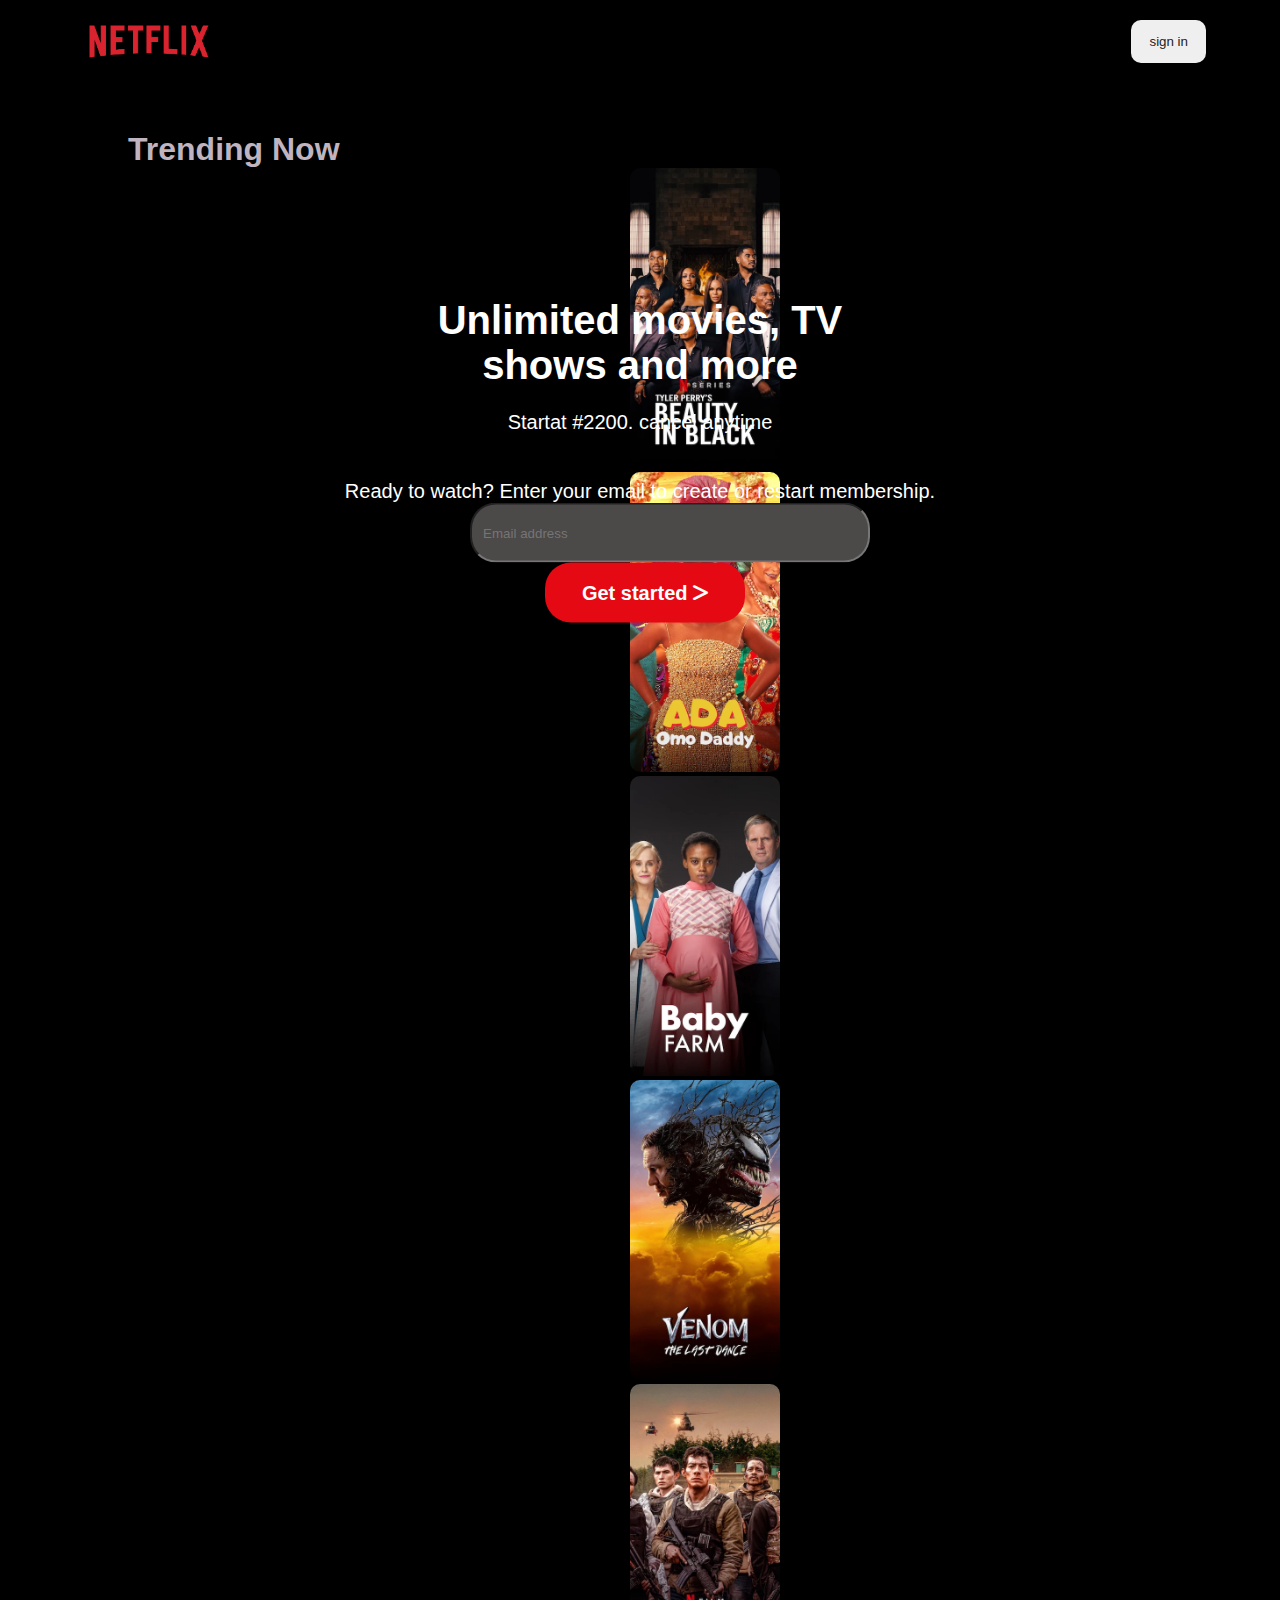
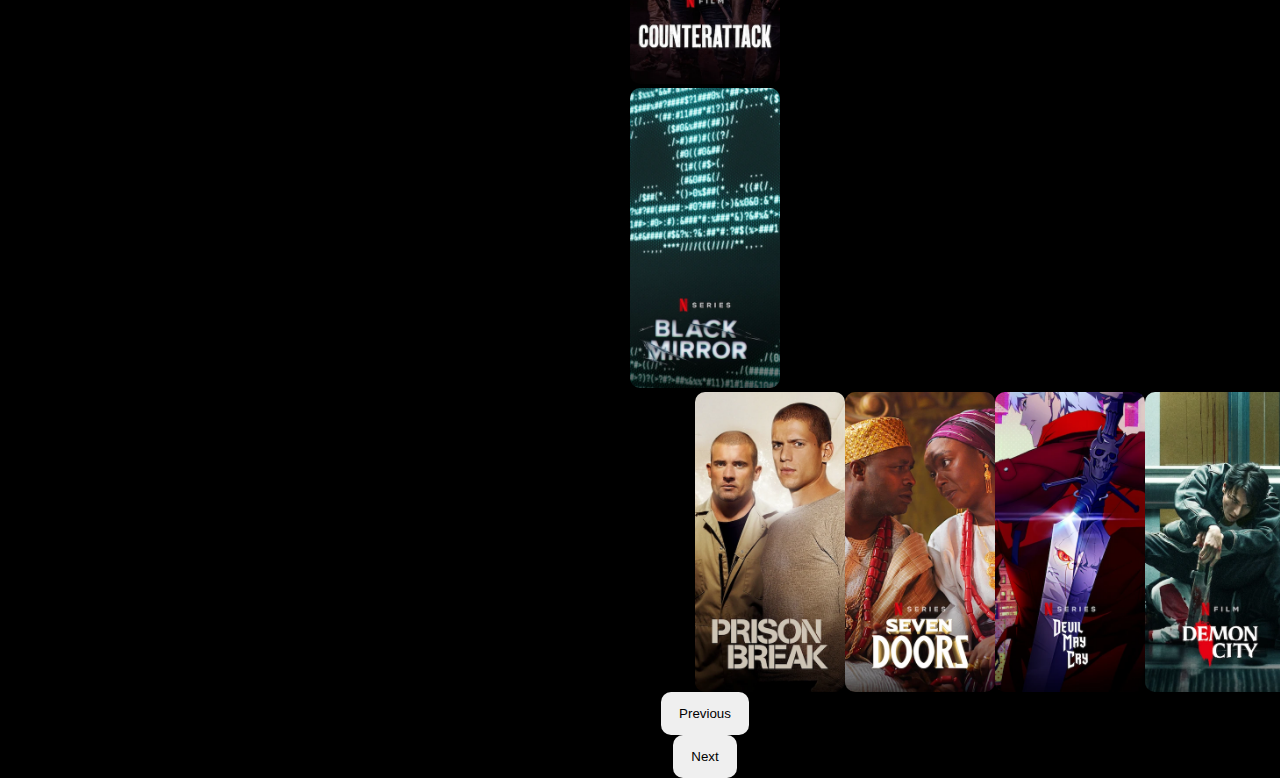
==== index.html @ d5e354ee "first commit" ====
<!DOCTYPE html>
<html lang="en">
  <head>
    <meta charset="UTF-8" />
    <meta name="viewport" content="width=device-width, initial-scale=1.0" />
    <title>Netflix</title>
    <link
      rel="stylesheet"
      href="https://cdnjs.cloudflare.com/ajax/libs/font-awesome/6.7.2/css/all.min.css"
      integrity="sha512-Evv84Mr4kqVGRNSgIGL/F/aIDqQb7xQ2vcrdIwxfjThSH8CSR7PBEakCr51Ck+w+/U6swU2Im1vVX0SVk9ABhg=="
      crossorigin="anonymous"
      referrerpolicy="no-referrer"
    />
    <link rel="stylesheet" href="./style.css" />
    <link
      href="https://cdn.jsdelivr.net/npm/bootstrap@5.3.5/dist/css/bootstrap.min.css"
      rel="stylesheet"
      integrity="sha384-SgOJa3DmI69IUzQ2PVdRZhwQ+dy64/BUtbMJw1MZ8t5HZApcHrRKUc4W0kG879m7"
      crossorigin="anonymous"
    />
  </head>
  <body>
    <header>
      <nav>
        <img
          class="logo"
          src="./images/Netflix_Logo_PMS.png"
          alt="logo"
          width="150px"
        />
        <div>
          <button><a href="">sign in</a></button>
        </div>
      </nav>
   
    <section class="hero-sect">
      <div class="hero-text">
        <h1>
          <strong
            >Unlimited movies, TV <br />
            shows and more</strong
          >
        </h1>
        <br />
        Startat #2200. cancel anytime <br />
        <br /><br />
        Ready to watch? Enter your email to create or restart membership.

        <form class="email">
          <input type="email" placeholder="   Email address" required />
          <button>
            <a href="">
              <b>Get started</b> <i class="fa-solid fa-greater-than"></i
            ></a>
          </button>
        </form>
      </div>
    </section>
    <div class="main">
        <h2>Trending Now</h2>
        <div id="carouselExample" class="carousel slide">
            <div class="carousel-inner">
              <div class="carousel-item active">
                <img src="./images/black beauty.webp" class="caro-image" alt="first-slide">

                <img src="./images/ada omo daddy.webp" class="caro-image" alt="second">

                <img src="./images/baby farm.webp" class="caro-image" alt="third">

                <img src="./images/venom.webp" class="caro-image" alt="second">

                <img src="./images/counter attack.webp" class="caro-image" alt="second">

                <img src="./images/black mirror.webp" class="caro-image" alt="second">

                <div class="carousel-inner">
                    <img src="./images/prison break.webp" class="caro-image" alt="second">
                <img src="./images/seven doors.webp" class="caro-image" alt="second">

                <img src="./images/devil cry.webp" class="caro-image" alt="second">

                <img src="./images/demon city.webp" class="caro-image" alt="second">

                </div>
                <button class="carousel-control-prev" type="button" data-bs-target="#carouselExample" data-bs-slide="prev">
                    <span class="carousel-control-prev-icon" aria-hidden="true"></span>
                    <span class="visually-hidden">Previous</span>
                  </button>
                  <button class="carousel-control-next" type="button" data-bs-target="#carouselExample" data-bs-slide="next">
                    <span class="carousel-control-next-icon" aria-hidden="true"></span>
                    <span class="visually-hidden">Next</span>
                  </button>
              </div>

        </div>
    </div>
</header>
  </body>
  <script
    src="https://cdn.jsdelivr.net/npm/bootstrap@5.3.5/dist/js/bootstrap.bundle.min.js"
    integrity="sha384-k6d4wzSIapyDyv1kpU366/PK5hCdSbCRGRCMv+eplOQJWyd1fbcAu9OCUj5zNLiq"
    crossorigin="anonymous"
  ></script>
</html>
---- style.css ----
*{
    margin: 0;
    padding: 0;
    box-sizing: border-box;
    font-family:sans-serif;
}
/* body{

    background-color: #222;
    
    
}
header{
    width:100%;
    padding: 14px ;
    height: 100vh;
     position: absolute;
    background-image: linear-gradient(rgba(0,0,0,0.8)), url(./images/background1.jpg);
    background-size: cover;
    background-position: center;

    
    position: relative;
}
nav{
    display: flex;
    align-items: center;
    justify-content: space-between;
    width: 80%;
    margin: auto;
    
    
}
.btn{
    padding: 8px 18px;
    border-radius: 50px;
    background-color: white;
    border: none;
}
.btn a{
    background-color: white;
    text-decoration: none;
    

}
.hero.sect p{
    color: aliceblue;
    position: absolute;
   
    
    
} */

body{
     background-color: #000;
     color: white;
}
.header-backgroud{
    width: 100%;
    height: 100vh;
    background-color: #000;
    background-image: linear-gradient(rgba(0,0,0,0.8)),url(./images/background1.jpg);
    background-size: cover; 
    background-position: center;
    
}

nav{
    display: flex;
    align-items: center;
    justify-content: space-between;
    padding: 10px;
    width: 90%;
    margin: auto;
}
.logo{
    cursor: pointer;
}
button{
    padding: 14px 18px;
    border-radius: 10px;
    border: none;
}
    
button a{
    text-decoration: none;
    color: #222;
    
}
.hero-text{
    
    position: absolute;
    top: 40%;
    left: 50%;
    transform: translate(-50%,-50%);
    color: #fff;
    text-align: center;
    margin-top: 100px;
    font-size: 20px;
    /* font-weight: 500; */
}
.hero-text button{
        background-color: #e50914;
        height: 60px;
        width: 200px;
        border-radius: 26px;
        border: none;
        margin-left: 10px;
        cursor: pointer;
        font-weight: 10px;
        font-size: 20px;
        

}
.hero-text button a{
    color: white;
}
.hero-text input{
    background-color: #4C4949;
    width: 400px;
    height: 60px;
    border-radius: 26px;
    margin-left: 60px;
}
.main{
    width: 80%;
    margin: auto;
    margin-top: 3em;
}
.main h2{
    font-size: 2em;
    color: #bfb4bf;
}
.carousel-inner{
    display: flex;
    justify-content: space-between;
    width: 20px;
    margin: auto;
    align-items: center;
    text-align: center;


}
.caro-image{
    width: 150px;
    border-radius: 10px;

}
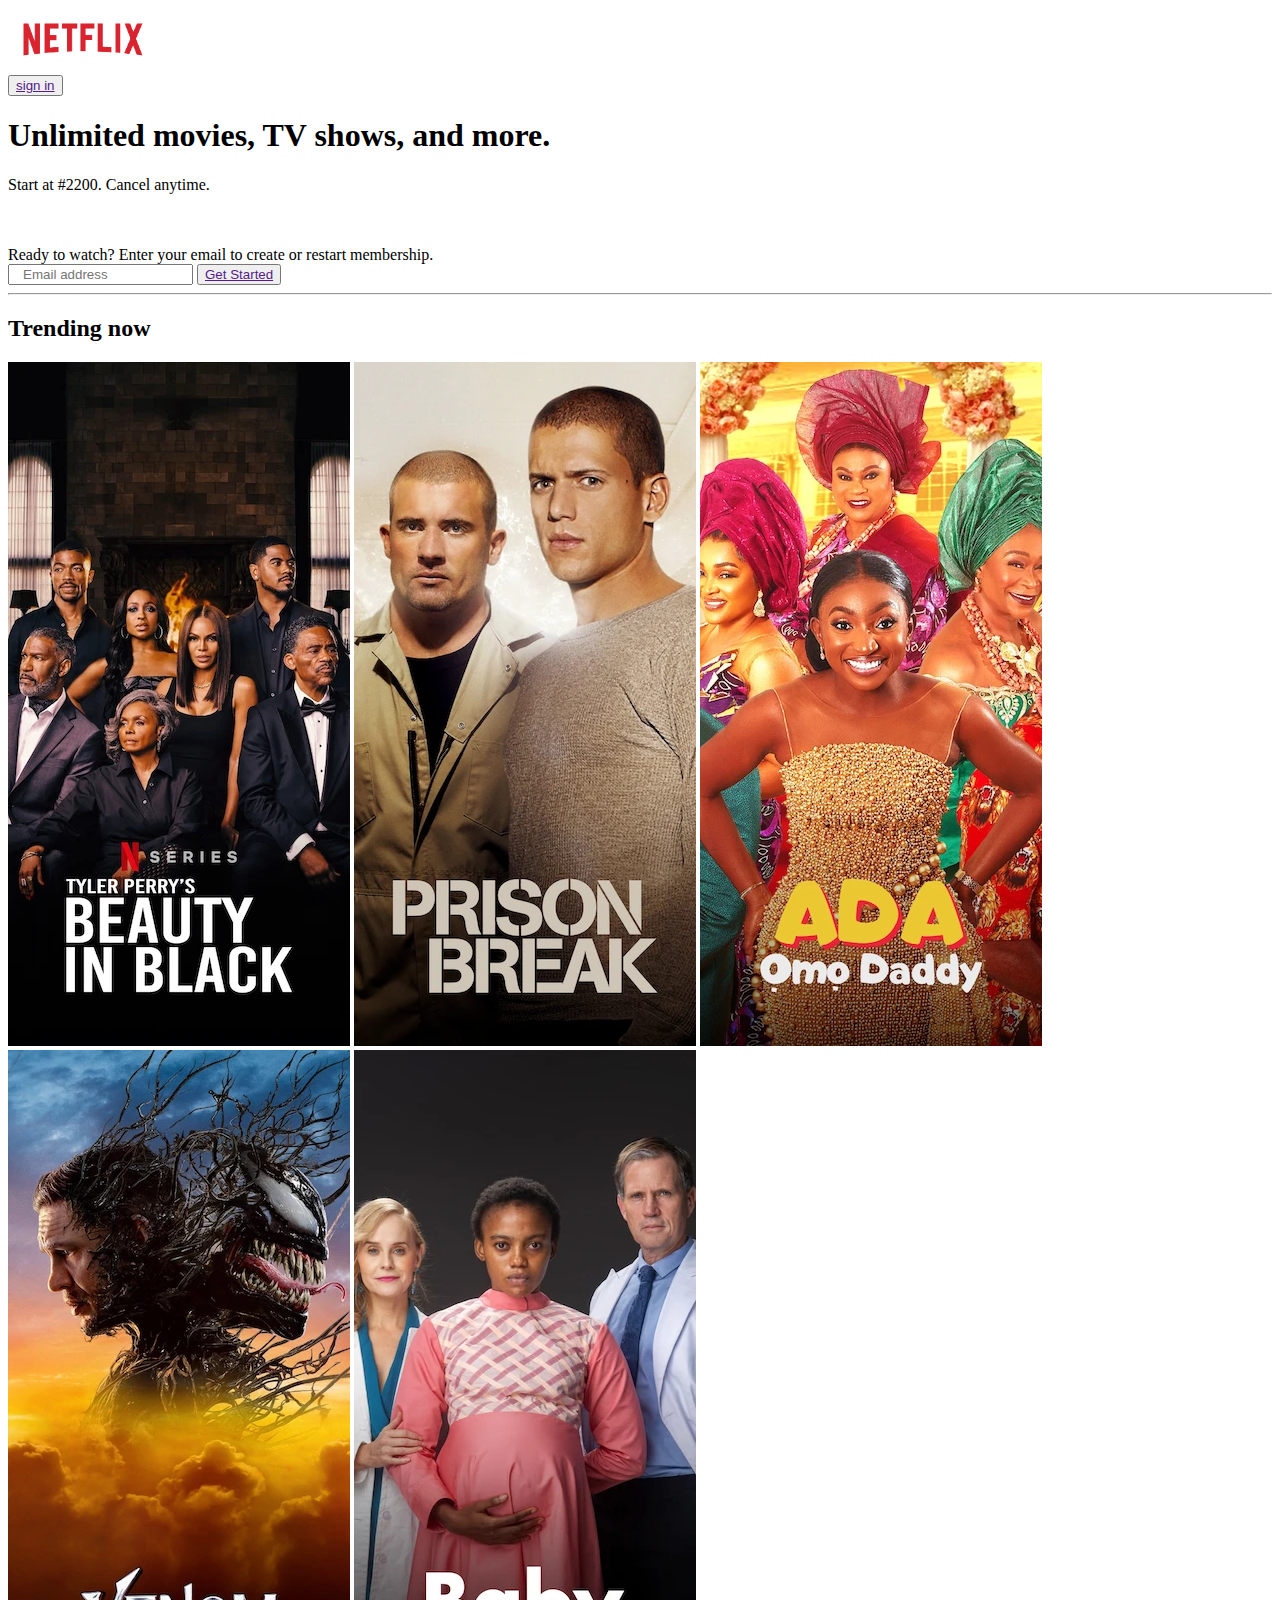
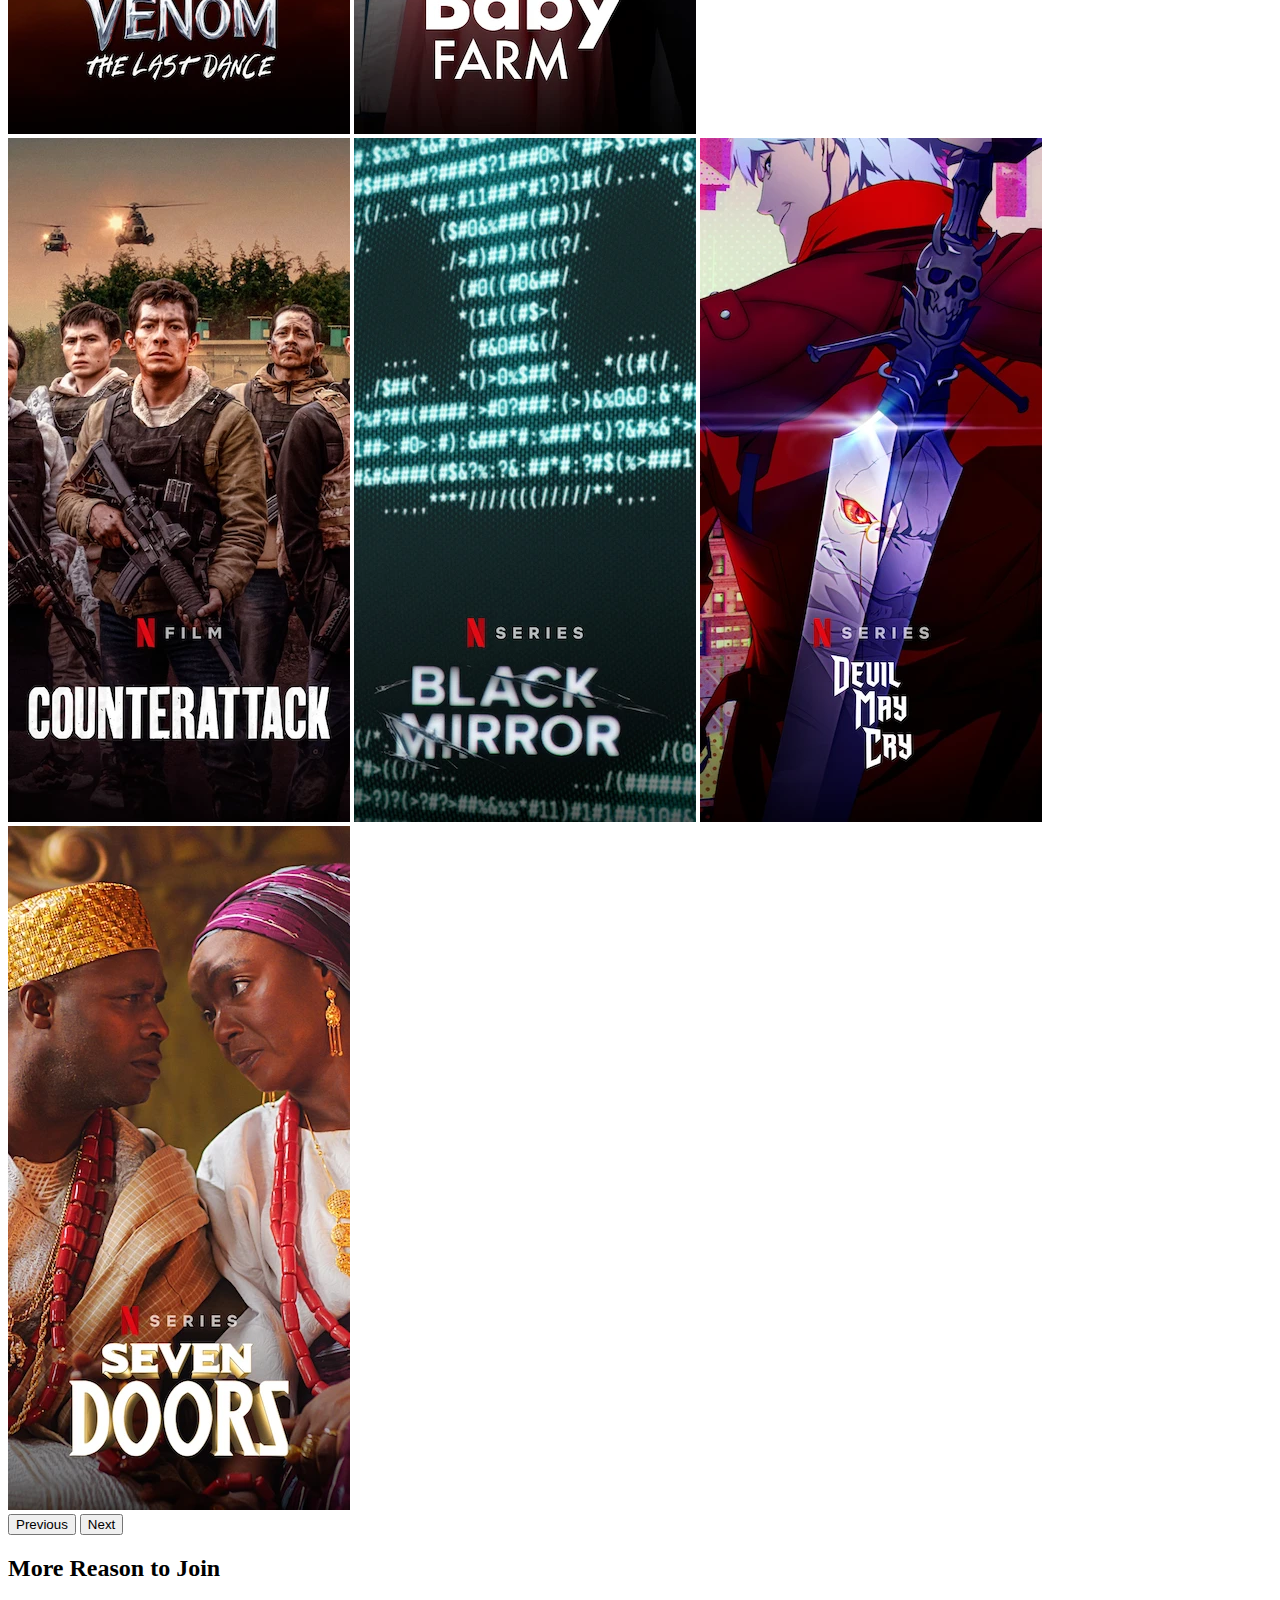
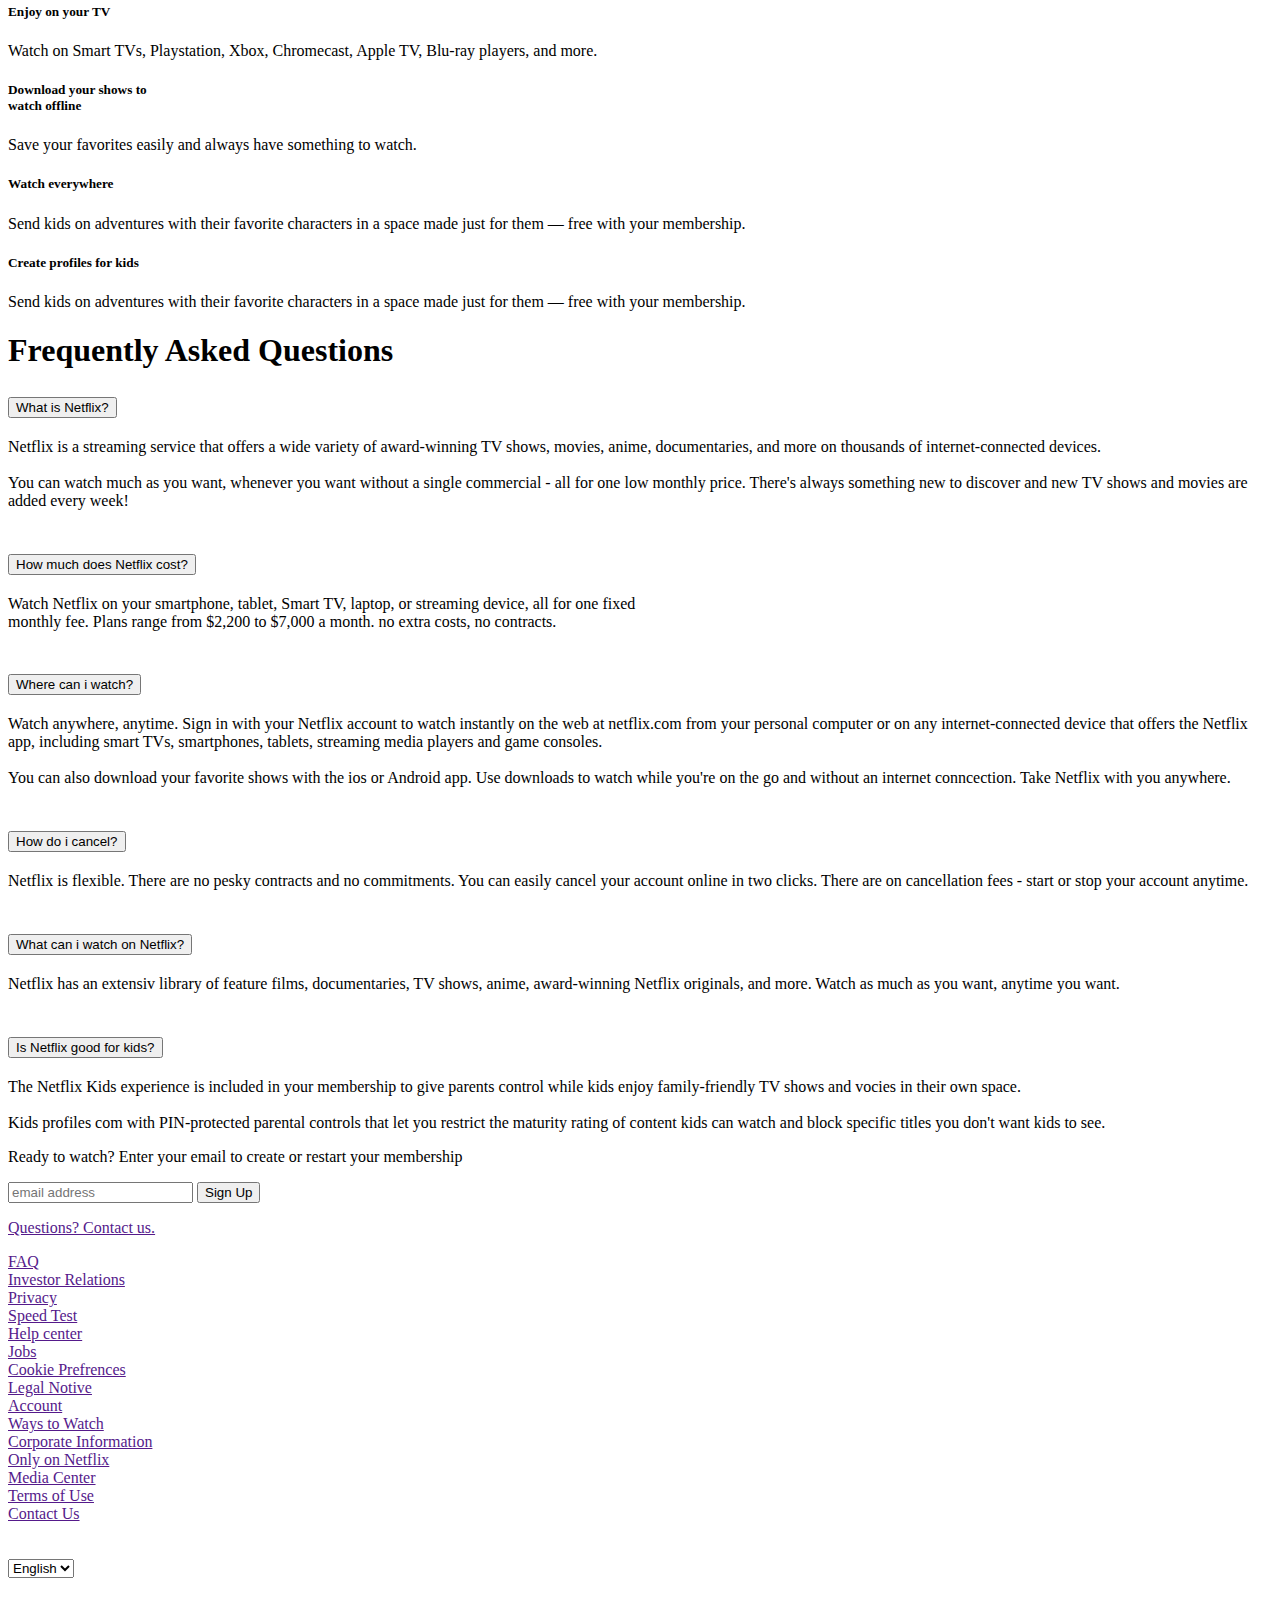
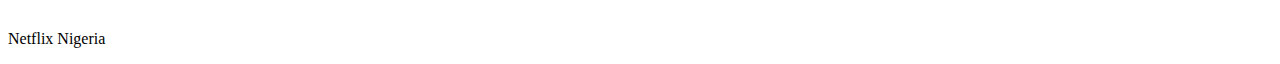
==== commit 2422c5fb: "first commit" ====
--- a/index.html
+++ b/index.html
@@ -1,100 +1,301 @@
 <!DOCTYPE html>
-<html lang="en">
+<html>
   <head>
-    <meta charset="UTF-8" />
-    <meta name="viewport" content="width=device-width, initial-scale=1.0" />
     <title>Netflix</title>
-    <link
-      rel="stylesheet"
-      href="https://cdnjs.cloudflare.com/ajax/libs/font-awesome/6.7.2/css/all.min.css"
-      integrity="sha512-Evv84Mr4kqVGRNSgIGL/F/aIDqQb7xQ2vcrdIwxfjThSH8CSR7PBEakCr51Ck+w+/U6swU2Im1vVX0SVk9ABhg=="
-      crossorigin="anonymous"
-      referrerpolicy="no-referrer"
-    />
-    <link rel="stylesheet" href="./style.css" />
     <link
       href="https://cdn.jsdelivr.net/npm/bootstrap@5.3.5/dist/css/bootstrap.min.css"
       rel="stylesheet"
       integrity="sha384-SgOJa3DmI69IUzQ2PVdRZhwQ+dy64/BUtbMJw1MZ8t5HZApcHrRKUc4W0kG879m7"
       crossorigin="anonymous"
     />
+    <link rel="stylesheet" href="./style.cssgit" />
   </head>
   <body>
-    <header>
-      <nav>
-        <img
-          class="logo"
-          src="./images/Netflix_Logo_PMS.png"
-          alt="logo"
-          width="150px"
-        />
-        <div>
+    <div class="header">
+      <div class="navbar">
+        <div class="logo">
+          <a href="">
+            <img src="./images/Netflix_Logo_PMS.png" alt="" width="150px" />
+          </a>
+        </div>
+        <div class="btn">
           <button><a href="">sign in</a></button>
         </div>
-      </nav>
+      </div>
+      <div class="hero-section">
+        <div class="hero-text">
+          <h1>Unlimited movies, TV shows, and more.</h1>
+          <p>Start at #2200. Cancel anytime.</p>
+          <br /><br />
+          Ready to watch? Enter your email to create or restart membership.
+        </div>
+        <div class="hero-button">
+          <form class="email">
+            <input type="email" placeholder="   Email address" required />
+
+            <button><a href="">Get Started</a></button>
+          </form>
+        </div>
+      </div>
+    </div>
+    <hr />
+    <div>
+      <div class="main">
+        <h2>Trending now</h2>
+        <div id="carouselExample" class="carousel slide">
+          <div class="carousel-inner">
+            <div class="carousel-item active">
+              <img src="./images/black beauty.webp" class="logo2" alt="" />
+
+              <img src="./images/prison break.webp" class="logo2" alt="" />
+
+              <img src="./images/ada omo daddy.webp" class="logo2" alt="" />
+
+              <img src="./images/venom.webp" class="logo2" alt="" />
+
+              <img src="./images/baby farm.webp" class="logo2" alt="" />
+            </div>
+
+            <div class="carousel-item">
+              <img src="./images/counter attack.webp" class="logo2" alt="" />
+
+              <img src="./images/black mirror.webp" class="logo2" alt="" />
+
+              <img src="./images/devil cry.webp" class="logo2" alt="" />
+
+              <img src="./images/seven doors.webp" class="logo2" alt="" />
+            </div>
+
+            <div>
+              <button
+                class="carousel-control-prev"
+                type="button"
+                data-bs-target="#carouselExample"
+                data-bs-slide="prev"
+              >
+                <span
+                  class="carousel-control-prev-icon"
+                  aria-hidden="true"
+                ></span>
+                <span class="visually-hidden">Previous</span>
+              </button>
+
+              <button
+                class="carousel-control-next"
+                type="button"
+                data-bs-target="#carouselExample"
+                data-bs-slide="next"
+              >
+                <span
+                  class="carousel-control-next-icon"
+                  aria-hidden="true"
+                ></span>
+                <span class="visually-hidden">Next</span>
+              </button>
+            </div>
+          </div>
+        </div>
+      </div>
+
+      <!-- card -->
+      <div class="card-h2">
+        <h2>More Reason to Join</h2>
+      </div>
+      <div class="row row-cols-1 row-cols-md-4 g-0.5 p-5">
+        <div class="col">
+          <div class="card">
+            <div class="card-body">
+              <h5 class="card-title">Enjoy on your TV</h5>
+              <p class="card-text">
+                Watch on Smart TVs, Playstation, Xbox, Chromecast, Apple TV,
+                Blu-ray players, and more.
+              </p>
+            </div>
+          </div>
+        </div>
+        <div class="col">
+          <div class="card">
+            <div class="card-body">
+              <h5 class="card-title">
+                Download your shows to<br />watch offline
+              </h5>
+              <p class="card-text">
+                Save your favorites easily and always have something to watch.
+              </p>
+            </div>
+          </div>
+        </div>
+        <div class="col">
+          <div class="card">
+            <div class="card-body">
+              <h5 class="card-title">Watch everywhere</h5>
+              <p class="card-text">
+                Send kids on adventures with their favorite characters in a
+                space made just for them — free with your membership.
+              </p>
+            </div>
+          </div>
+        </div>
+        <div class="col">
+          <div class="card">
+            <div class="card-body">
+              <h5 class="card-title">Create profiles for kids</h5>
+              <p class="card-text">
+                Send kids on adventures with their favorite characters in a
+                space made just for them — free with your membership.
+              </p>
+            </div>
+          </div>
+        </div>
+      </div>
+
+      
+    </div>
+
+
+    <!-- Accordion -->
+
+
+     <!-- Accordion section -->
+     <div class="acord-sect">
+        <h1 class="h1">Frequently Asked Questions</h1>
+        <div class="accordion accordion-flush" id="accordionFlushExample">
+            <div class="accordion-item">
+              <h2 class="accordion-header">
+                <button class="accordion-button collapsed" type="button" data-bs-toggle="collapse" data-bs-target="#flush-collapseOne" aria-expanded="false" aria-controls="flush-collapseOne">
+                  What is Netflix?
+                </button>
+              </h2>
+              <div id="flush-collapseOne" class="accordion-collapse collapse" data-bs-parent="#accordionFlushExample">
+                <div class="accordion-body">Netflix is a streaming service that offers a wide variety of award-winning TV shows, movies, anime, documentaries, and more on thousands of internet-connected devices. <br><br> You can watch much as you want, whenever you want without a single commercial - all for one low monthly price. There's always something new to discover and new TV shows and movies are added every week!</div>
+              </div>
+            </div>
+            <br>
+
+            <div class="accordion-item">
+              <h2 class="accordion-header">
+                <button class="accordion-button collapsed" type="button" data-bs-toggle="collapse" data-bs-target="#flush-collapseTwo" aria-expanded="false" aria-controls="flush-collapseTwo">
+                  How much does Netflix cost?
+                </button>
+              </h2>
+              <div id="flush-collapseTwo" class="accordion-collapse collapse" data-bs-parent="#accordionFlushExample">
+                <div class="accordion-body">Watch Netflix on your smartphone, tablet, Smart TV, laptop, or streaming device, all for one fixed<br> monthly fee. Plans range from $2,200 to $7,000 a month. no extra costs, no contracts.</div>
+              </div>
+            </div>
+            <br>
+
+            <div class="accordion-item">
+              <h2 class="accordion-header">
+                <button class="accordion-button collapsed" type="button" data-bs-toggle="collapse" data-bs-target="#flush-collapseThree" aria-expanded="false" aria-controls="flush-collapseThree">
+                  Where can i watch?
+                </button>
+              </h2>
+              <div id="flush-collapseThree" class="accordion-collapse collapse" data-bs-parent="#accordionFlushExample">
+                <div class="accordion-body">Watch anywhere, anytime. Sign in with your Netflix account to watch instantly on the web at netflix.com from your personal computer or on any internet-connected device that offers the Netflix app, including smart TVs, smartphones, tablets, streaming media players and game consoles. <br><br> You can also download your favorite shows with the ios or Android app. Use downloads to watch while you're on the go and without an internet conncection. Take Netflix with you anywhere.</div>
+              </div>
+            </div>
+            <br>
+
+            <div class="accordion-item">
+                <h2 class="accordion-header">
+                  <button class="accordion-button collapsed" type="button" data-bs-toggle="collapse" data-bs-target="#flush-collapseFour" aria-expanded="false" aria-controls="flush-collapseFour">
+                    How do i cancel?
+                  </button>
+                </h2>
+                <div id="flush-collapseFour" class="accordion-collapse collapse" data-bs-parent="#accordionFlushExample">
+                  <div class="accordion-body">Netflix is flexible. There are no pesky contracts and no commitments. You can easily cancel your account online in two clicks. There are on cancellation fees - start or stop your account anytime.</div>
+                </div>
+              </div>
+              <br>
+            
+            <div class="accordion-item">
+                <h2 class="accordion-header">
+                  <button class="accordion-button collapsed" type="button" data-bs-toggle="collapse" data-bs-target="#flush-collapseFive" aria-expanded="false" aria-controls="flush-collapseFive">
+                    What can i watch on Netflix?
+                  </button>
+                </h2>
+                <div id="flush-collapseFive" class="accordion-collapse collapse" data-bs-parent="#accordionFlushExample">
+                  <div class="accordion-body">Netflix has an extensiv library of feature films, documentaries, TV shows, anime, award-winning Netflix originals, and more. Watch as much as you want, anytime you want.</div>
+                </div>
+              </div>
+              <br>
+            
+            <div class="accordion-item">
+                <h2 class="accordion-header">
+                  <button class="accordion-button collapsed" type="button" data-bs-toggle="collapse" data-bs-target="#flush-collapseSix" aria-expanded="false" aria-controls="flush-collapseSix">
+                    Is Netflix good for kids?
+                  </button>
+                </h2>
+                <div id="flush-collapseSix" class="accordion-collapse collapse" data-bs-parent="#accordionFlushExample">
+                  <div class="accordion-body">The Netflix Kids experience is included in your membership to give parents control while kids enjoy family-friendly TV shows and vocies in their own space. <br><br>Kids profiles com with PIN-protected parental controls that let you restrict the maturity rating of content kids can watch and block specific titles you don't want kids to see.</div>
+                </div>
+              </div>
+
+          </div>
+     </div>
+
+     <!-- Section signin content -->
+    <div class="sect-signin">
+        <p>Ready to watch? Enter your email to create or restart your membership</p>
+        
+        <form action="" class="signin-button">
+        <input type="email" placeholder="email address"required>
+        <button class="signin-button2">Sign Up</button>
+        </form>
+    </div>
+
    
-    <section class="hero-sect">
-      <div class="hero-text">
-        <h1>
-          <strong
-            >Unlimited movies, TV <br />
-            shows and more</strong
-          >
-        </h1>
-        <br />
-        Startat #2200. cancel anytime <br />
-        <br /><br />
-        Ready to watch? Enter your email to create or restart membership.
-
-        <form class="email">
-          <input type="email" placeholder="   Email address" required />
-          <button>
-            <a href="">
-              <b>Get started</b> <i class="fa-solid fa-greater-than"></i
-            ></a>
-          </button>
-        </form>
-      </div>
-    </section>
-    <div class="main">
-        <h2>Trending Now</h2>
-        <div id="carouselExample" class="carousel slide">
-            <div class="carousel-inner">
-              <div class="carousel-item active">
-                <img src="./images/black beauty.webp" class="caro-image" alt="first-slide">
-
-                <img src="./images/ada omo daddy.webp" class="caro-image" alt="second">
-
-                <img src="./images/baby farm.webp" class="caro-image" alt="third">
-
-                <img src="./images/venom.webp" class="caro-image" alt="second">
-
-                <img src="./images/counter attack.webp" class="caro-image" alt="second">
-
-                <img src="./images/black mirror.webp" class="caro-image" alt="second">
-
-                <div class="carousel-inner">
-                    <img src="./images/prison break.webp" class="caro-image" alt="second">
-                <img src="./images/seven doors.webp" class="caro-image" alt="second">
-
-                <img src="./images/devil cry.webp" class="caro-image" alt="second">
-
-                <img src="./images/demon city.webp" class="caro-image" alt="second">
-
-                </div>
-                <button class="carousel-control-prev" type="button" data-bs-target="#carouselExample" data-bs-slide="prev">
-                    <span class="carousel-control-prev-icon" aria-hidden="true"></span>
-                    <span class="visually-hidden">Previous</span>
-                  </button>
-                  <button class="carousel-control-next" type="button" data-bs-target="#carouselExample" data-bs-slide="next">
-                    <span class="carousel-control-next-icon" aria-hidden="true"></span>
-                    <span class="visually-hidden">Next</span>
-                  </button>
-              </div>
-
-        </div>
-    </div>
-</header>
+      <!--footer content  -->
+
+      
+  <footer>
+    <div class="footer-section">
+       <div class="quest">
+           <p><a href="">Questions? Contact us.</a></p>
+       </div>
+
+       <div class="footer-list">
+           <div class="list-sect">
+               <li><a href="">FAQ</a></li>
+               <li><a href="">Investor Relations</a></li>
+               <li><a href="">Privacy</a></li>
+               <li><a href="">Speed Test</a></li>
+           </div>
+
+           <div class="list-sect">
+               <li><a href="">Help center</a></li>
+               <li><a href="">Jobs</a></li>
+               <li><a href="">Cookie Prefrences</a></li>
+               <li><a href="">Legal Notive</a></li>
+           </div>
+
+           <div class="list-sect">
+               <li><a href="">Account</a></li>
+               <li><a href="">Ways to Watch</a></li>
+               <li><a href="">Corporate Information</a></li>
+               <li><a href="">Only on Netflix</a></li>
+           </div>
+
+           <div class="list-sect">
+               <li><a href="">Media Center</a></li>
+               <li><a href="">Terms of Use</a></li>
+               <li><a href="">Contact Us</a></li>
+           </div>
+       </div>
+       <br><br>
+       <div>
+           <select name="language" id="language" class="english">
+               <option value="en">English</option>
+           </select>
+       </div>
+       <br><br>
+       <div class="footer-text">
+           <p>Netflix Nigeria</p>
+       </div>
+
+    </div>
+ </footer>
+    </div>
   </body>
   <script
     src="https://cdn.jsdelivr.net/npm/bootstrap@5.3.5/dist/js/bootstrap.bundle.min.js"
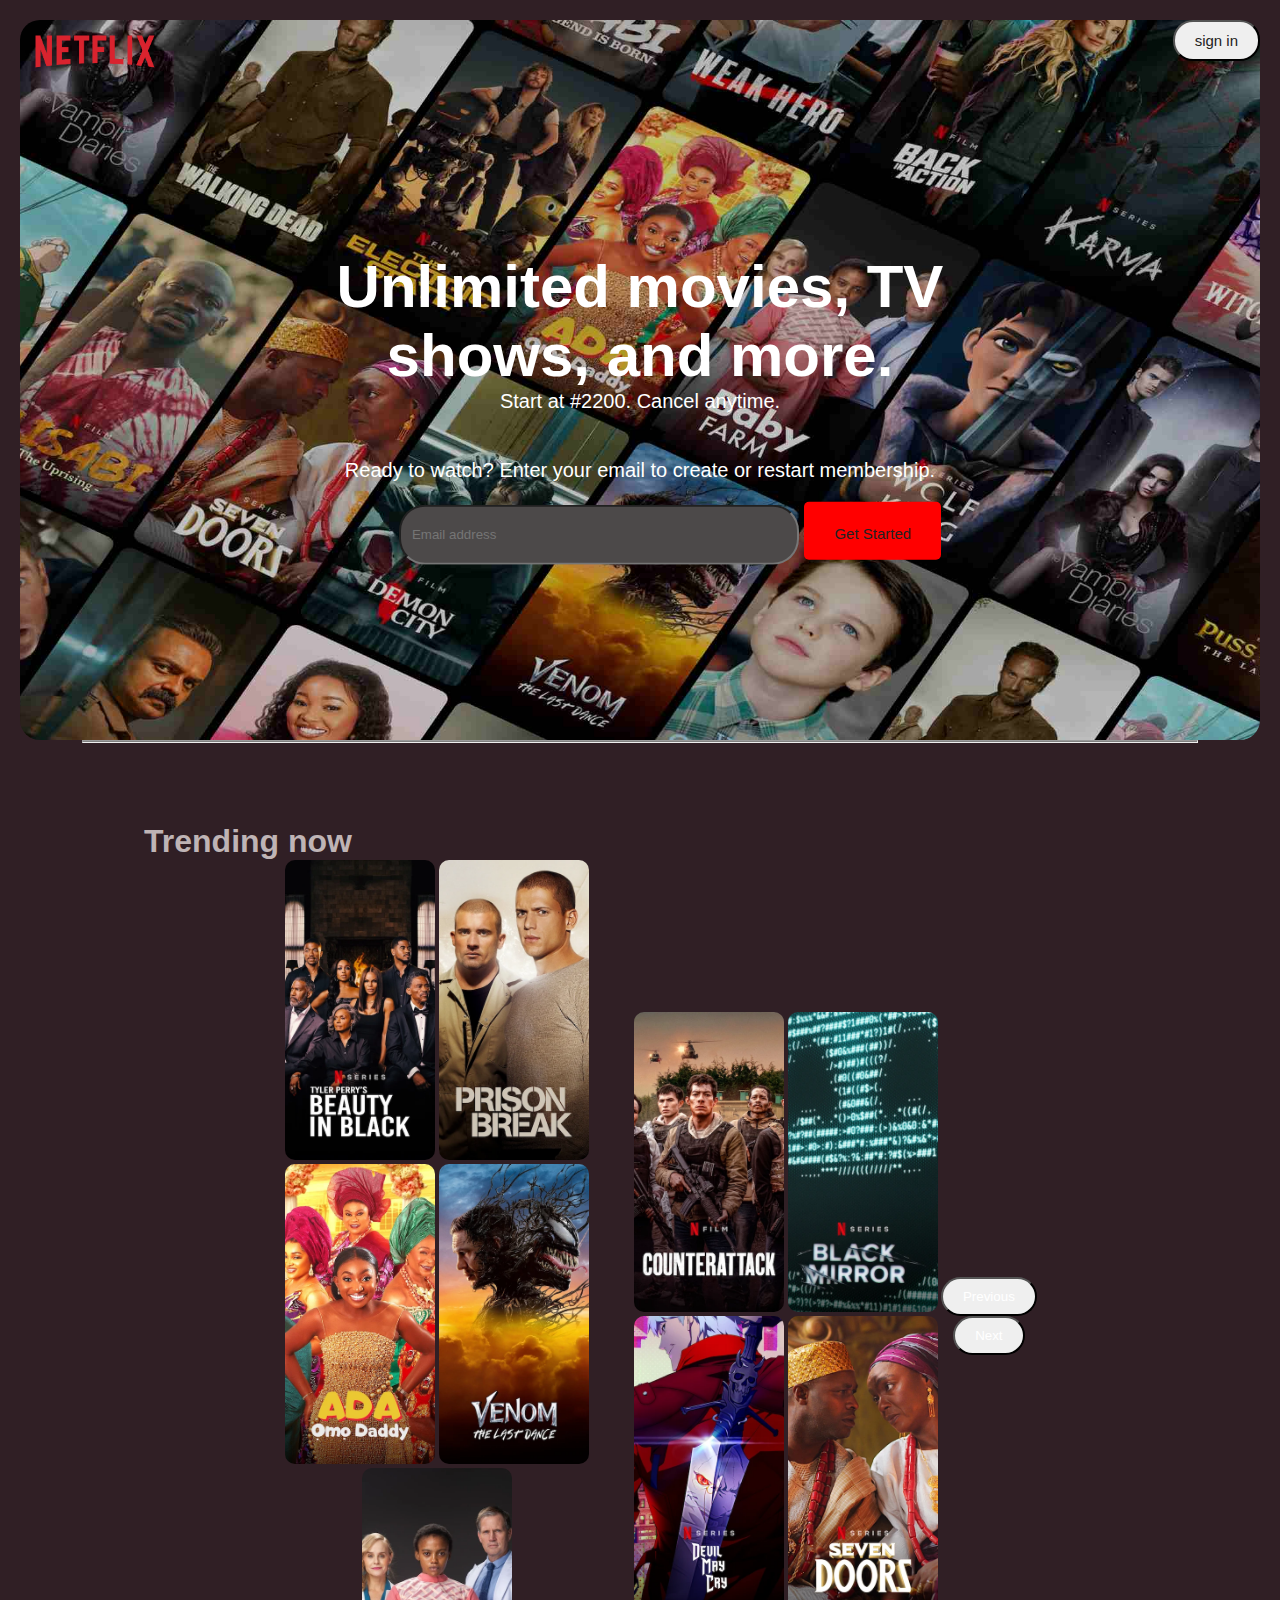
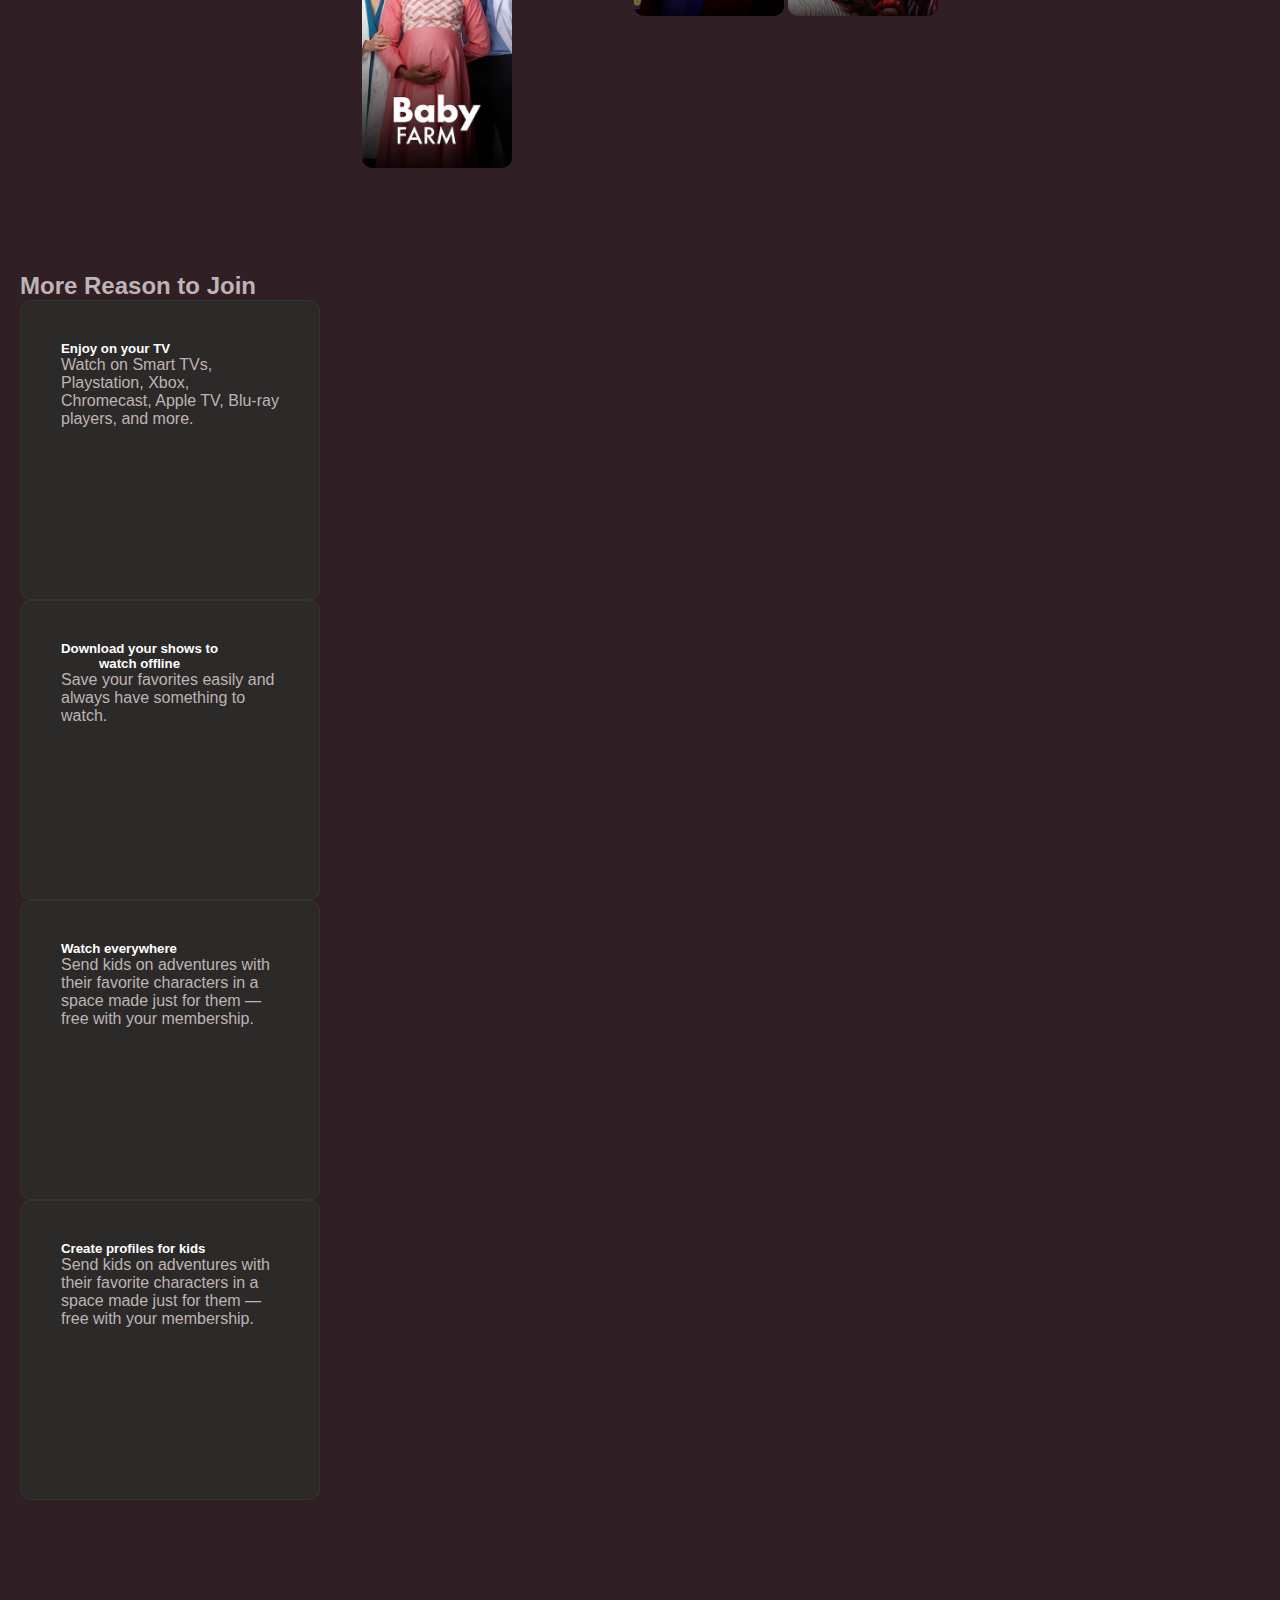
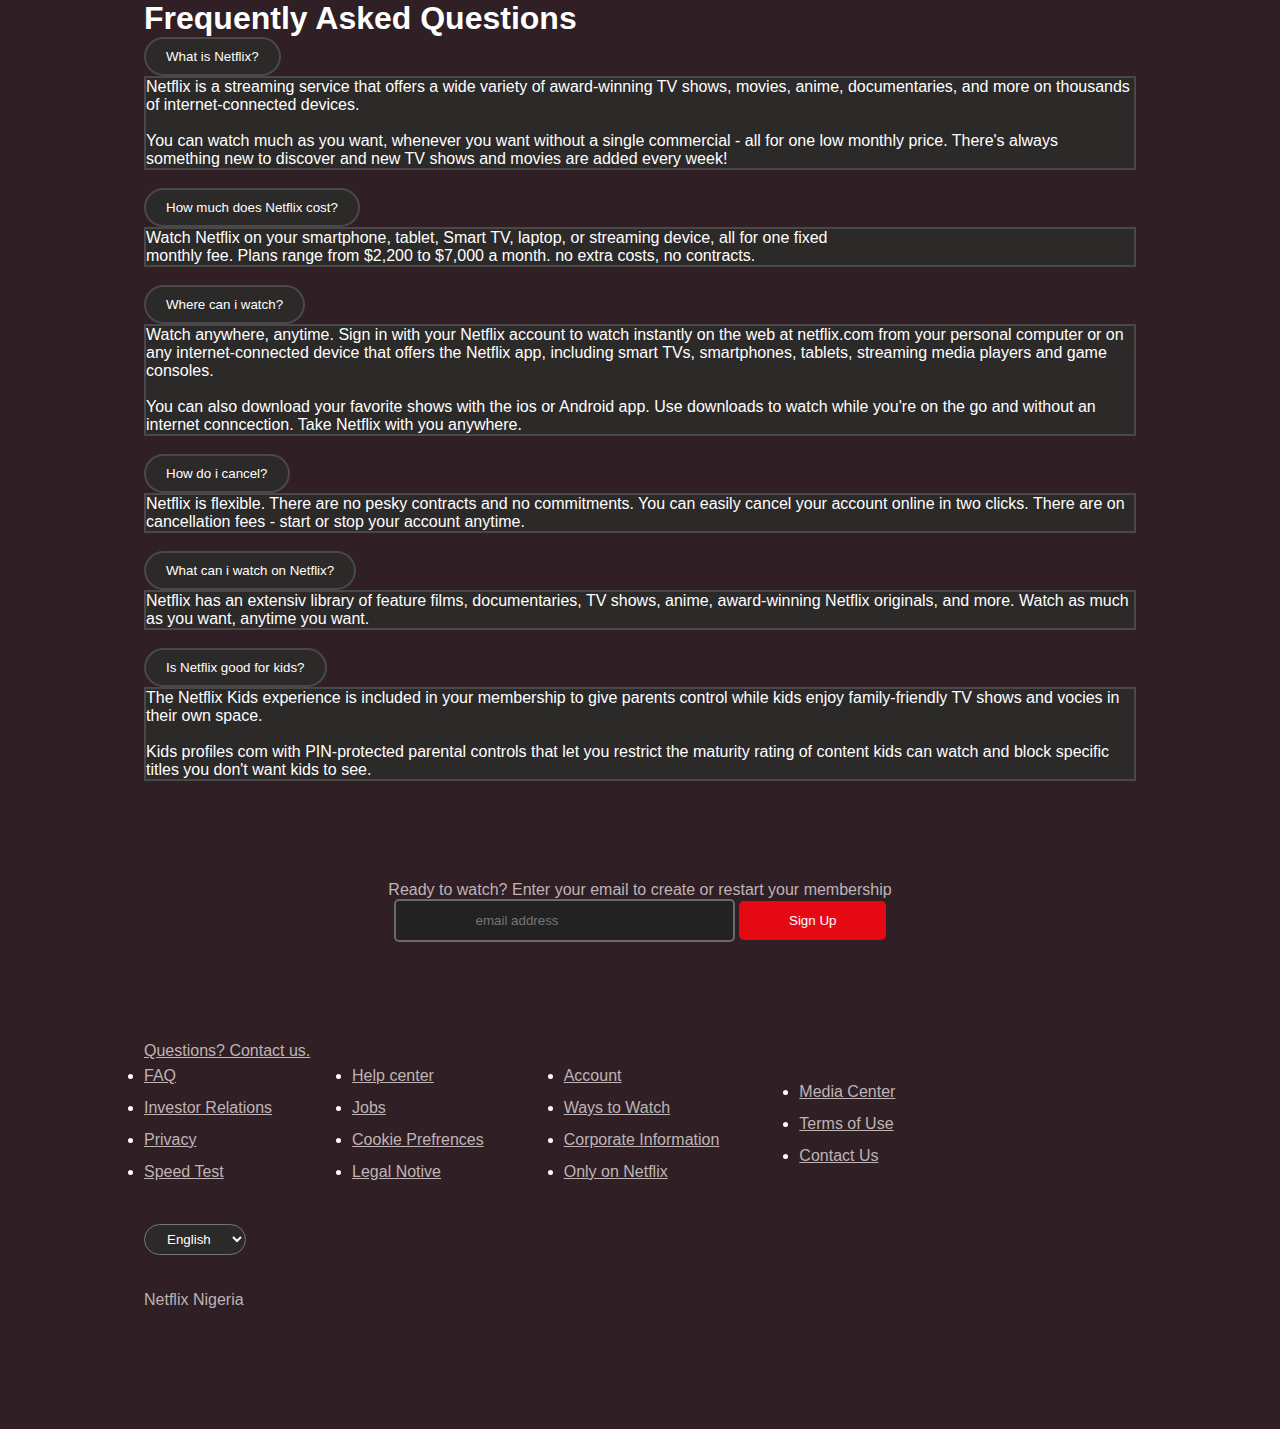
==== commit 7fe6a848: "file updated" ====
--- a/index.html
+++ b/index.html
@@ -8,7 +8,7 @@
       integrity="sha384-SgOJa3DmI69IUzQ2PVdRZhwQ+dy64/BUtbMJw1MZ8t5HZApcHrRKUc4W0kG879m7"
       crossorigin="anonymous"
     />
-    <link rel="stylesheet" href="./style.cssgit" />
+    <link rel="stylesheet" href="./style.css" />
   </head>
   <body>
     <div class="header">
--- a/style.css
+++ b/style.css
@@ -0,0 +1,228 @@
+*{
+    margin: 0;
+    padding: 0;
+    box-sizing: border-box;
+}
+
+body {
+    background-color: #301F25;
+    color: white;
+    font-family: sans-serif;
+    padding: 20px;
+}
+
+.header {
+    height: 80vh;
+    background-color: black;
+    background-image: url("./images/background1.jpg");
+    background-size: cover;
+    background-position: center;
+    border-radius: 20px;
+    padding: -200px;
+    width: 100%;
+    position: relative;
+    margin: auto;
+
+}
+
+.navbar {
+    display: flex;
+    justify-content: space-between;
+    color: white;
+}
+
+.logo {
+    font-size: 2em;
+}
+button{
+    padding: 10px 20px;
+    border-radius: 20px;
+    color: white;
+}
+button a{
+    cursor: pointer;
+    text-decoration: none;
+    color: #222;
+    font-size: 15px;
+    
+
+}
+.hero-button input{
+    background-color: #4C4949;
+    width: 400px;
+    height: 60px;
+    border-radius: 26px;
+    margin-left: 60px;
+}
+
+.login {
+    display: flex;
+    align-items: center;
+   
+}
+
+.hero-section {
+    position: absolute;
+    top: 40%;
+    left: 50%;
+    transform: translate(-50%,-50%);
+    color: #fff;
+    text-align: center;
+    margin-top: 100px;
+    font-size: 20px;
+}
+hr{
+    width: 90%;
+    height: 3px;
+    background-color:gray;
+    margin: auto;
+}
+
+.hero-text {
+    margin-bottom: 20px;
+}
+
+.hero-text h1 {
+    font-size: 3em;
+}
+
+.hero-button button {
+    background-color: red;
+    color: white;
+    padding: 15px 30px;
+    border: none;
+    border-radius: 5px;
+    font-size: 1.2em;
+    cursor: pointer;
+}
+
+
+.footer {
+    padding: 20px;
+    text-align: center;
+}
+.main{
+    width: 80%;
+    margin: auto;
+    margin-top: 5em;
+}
+.main h2{
+    font-size: 2em;
+    color: #bfb4b5;
+
+}
+.carousel-inner{
+    display: flex;
+    justify-content: space-between;
+    width: 80%;
+    margin: auto;
+    align-items: center;
+    text-align: center;
+}
+.logo2{
+    width: 150px;
+    border-radius: 10px;
+}
+@media (max-width:1250px){
+    .logo2{
+        width: 70px;
+    }
+ 
+
+}
+.card-body h5{
+    font-weight: 700;
+    color:white;
+    display: flex;
+    text-align: center;
+}
+.card-text{
+    color: #BFB4B5;
+
+}
+.card{
+    background-color: #2C2929;
+    width: 300px;
+    height: 300px;
+    border-radius: 10px;
+    padding: 40px;
+    border: thin solid rgba(70, 65, 40, 0.407)     ;
+    
+}
+.card-h2{
+    color: #BFB4B5;
+    margin-top: 100px;
+    width: 80%;
+}
+/* accordion  */
+
+.acord-sect{
+    width: 80%;
+    margin: 100px auto;
+
+}
+
+.accordion-button{
+    background-color: #2C2929;
+    border: 2px solid rgba(128, 128, 128, 0.356);
+    color: white;
+}
+.h1{
+    color: white;
+}
+.accordion-body{
+    background-color: #2C2929;
+    border: 2px solid rgba(128, 128, 128, 0.356);
+    color: white;
+}
+/* section */
+.sect-signin{
+    width: 80%;
+    margin: auto;
+    text-align: center;
+}
+.sect-signin p{
+    color: #BFB4B5;
+}
+.sect-signin form input{
+    background-color: #222222;
+    padding: 12px 80px;
+    border: 2px solid rgba(128, 128, 128, 0.76);
+    border-radius: 5px;
+}
+.signin-button2{
+    padding: 12px 50px;
+    background-color: #E50914;
+    border-radius: 5px;
+    color: white;
+    cursor: pointer;
+    border: none;
+}
+/* footer */
+footer{
+    width: 80%;
+    margin: 100px auto;
+}
+.quest p a{
+    color: #BFB4B5;
+}
+.footer-list{
+    display: flex;
+    align-items: center;
+    gap: 5em;
+    line-height: 2em;
+   
+}
+.list-sect li a{
+    color: #BFB4B5;
+}
+.english{
+    background-color: #2C2929;
+    border-radius: 20px;
+    border: 2px soild gray;
+    padding: 6px 18px;
+    color: white;
+}
+.footer-text p{
+    color: #BFB4B5;
+}